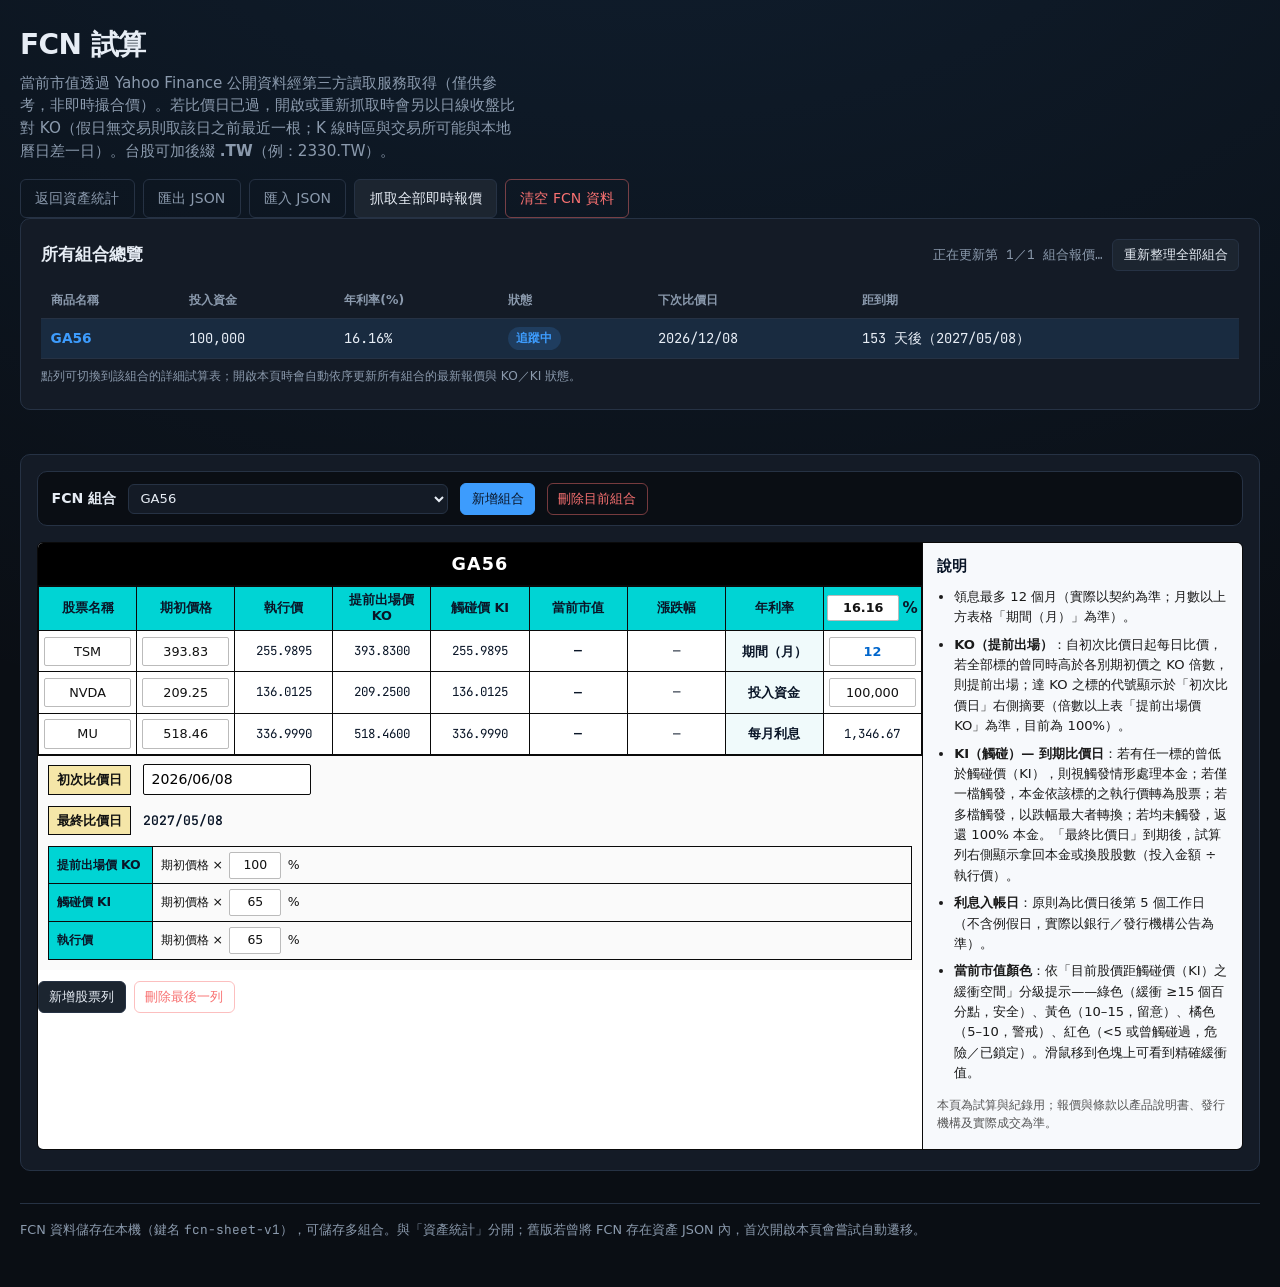
==== fcn.html @ d58049e2 "Initial commit: 資產統計試算工具 Static site for income/expense summary, fund/annuity, and FCN calculators. " ====
<!DOCTYPE html>
<html lang="zh-Hant">
<head>
  <meta charset="UTF-8" />
  <meta name="viewport" content="width=device-width, initial-scale=1.0" />
  <title>FCN 試算</title>
  <link rel="stylesheet" href="styles.css" />
  <link rel="preconnect" href="https://fonts.googleapis.com" />
  <link rel="preconnect" href="https://fonts.gstatic.com" crossorigin />
  <link href="https://fonts.googleapis.com/css2?family=IBM+Plex+Sans+TC:wght@400;500;600&family=JetBrains+Mono:wght@400;500&display=swap" rel="stylesheet" />
</head>
<body>
  <div class="app fcn-app-root">
    <header class="header">
      <div class="header-inner">
        <h1>FCN 試算</h1>
        <p class="subtitle">當前市值透過 Yahoo Finance 公開資料經第三方讀取服務取得（僅供參考，非即時撮合價）。若比價日已過，開啟或重新抓取時會另以日線收盤比對 KO（假日無交易則取該日之前最近一根；K 線時區與交易所可能與本地曆日差一日）。台股可加後綴 <strong>.TW</strong>（例：2330.TW）。</p>
        <div class="header-actions">
          <a class="btn btn-ghost" href="index.html">返回資產統計</a>
          <button type="button" class="btn btn-ghost" id="fcn-btn-export">匯出 JSON</button>
          <label class="btn btn-ghost file-label">
            匯入 JSON
            <input type="file" id="fcn-input-import" accept="application/json,.json" hidden />
          </label>
          <button type="button" class="btn btn-secondary" id="fcn-btn-fetch-all">抓取全部即時報價</button>
          <button type="button" class="btn btn-danger-outline" id="fcn-btn-reset">清空 FCN 資料</button>
        </div>
      </div>
    </header>

    <main class="main fcn-page" id="panel-fcn" data-thousands-root>
      <section class="fcn-overview panel" aria-labelledby="fcn-overview-heading">
        <div class="fcn-overview-head">
          <h2 id="fcn-overview-heading">所有組合總覽</h2>
          <div class="fcn-overview-actions">
            <span id="fcn-overview-status" class="fcn-overview-status mono" role="status" aria-live="polite"></span>
            <button type="button" class="btn btn-sm btn-secondary" id="fcn-overview-refresh">重新整理全部組合</button>
          </div>
        </div>
        <div class="fcn-overview-table-wrap">
          <table class="fcn-overview-table" aria-describedby="fcn-overview-heading">
            <thead>
              <tr>
                <th scope="col">商品名稱</th>
                <th scope="col">投入資金</th>
                <th scope="col">年利率(%)</th>
                <th scope="col">狀態</th>
                <th scope="col">下次比價日</th>
                <th scope="col">距到期</th>
              </tr>
            </thead>
            <tbody id="fcn-overview-rows"></tbody>
          </table>
        </div>
        <p class="fcn-overview-hint">點列可切換到該組合的詳細試算表；開啟本頁時會自動依序更新所有組合的最新報價與 KO／KI 狀態。</p>
      </section>

      <section class="fcn-wrap panel" aria-labelledby="fcn-heading">
        <h2 id="fcn-heading" class="visually-hidden">FCN 固定票息債券試算</h2>
        <div class="fcn-combo-bar" role="toolbar" aria-label="FCN 組合">
          <label class="fcn-combo-label" for="fcn-combo-select">FCN 組合</label>
          <select id="fcn-combo-select" class="input input-sm fcn-combo-select" aria-label="選擇 FCN 組合"></select>
          <button type="button" class="btn btn-sm btn-primary" id="fcn-add-combo">新增組合</button>
          <button type="button" class="btn btn-sm btn-danger-outline" id="fcn-del-combo">刪除目前組合</button>
        </div>
        <div class="fcn-layout">
          <div class="fcn-main-col">
            <div class="fcn-title-bar">
              <label class="visually-hidden" for="fcn-sheet-title">商品／試算表名稱</label>
              <input type="text" id="fcn-sheet-title" class="fcn-title-input" maxlength="32" autocomplete="off" placeholder="請命名" />
            </div>
            <div class="fcn-table-scroll">
              <table class="fcn-table" aria-describedby="fcn-heading">
                <thead>
                  <tr>
                    <th scope="col">股票名稱</th>
                    <th scope="col">期初價格</th>
                    <th scope="col">執行價</th>
                    <th scope="col">提前出場價 KO</th>
                    <th scope="col">觸碰價 KI</th>
                    <th scope="col">當前市值</th>
                    <th scope="col">漲跌幅</th>
                    <th scope="col" class="fcn-summary-label">年利率</th>
                    <th scope="col" class="fcn-summary-value fcn-annual-head">
                      <div class="fcn-rate-head-inner">
                        <label class="visually-hidden" for="fcn-annual-rate">年利率（數值，單位為百分比％）</label>
                        <span class="fcn-rate-wrap">
                          <input type="text" id="fcn-annual-rate" class="fcn-cell-input fcn-rate-input mono input-use-thousands" inputmode="decimal" autocomplete="off" />
                          <span class="fcn-rate-suffix" aria-hidden="true">%</span>
                        </span>
                      </div>
                    </th>
                  </tr>
                </thead>
                <tbody id="fcn-stock-rows"></tbody>
              </table>
            </div>
            <div class="fcn-meta-block">
              <div class="fcn-valuation-section">
                <div class="fcn-valuation-heading">
                  <label class="fcn-valuation-label" for="fcn-first-val-date">初次比價日</label>
                  <div id="fcn-valuation-grid" class="fcn-valuation-single" role="group" aria-label="初次比價日"></div>
                  <span id="fcn-ko-after-valuation" class="fcn-ko-after-valuation mono" role="status" aria-live="polite"></span>
                </div>
              </div>
              <div class="fcn-valuation-section fcn-final-valuation-section">
                <div class="fcn-valuation-heading">
                  <span class="fcn-valuation-label">最終比價日</span>
                  <span id="fcn-final-val-date" class="fcn-final-val-date mono">—</span>
                  <span id="fcn-final-val-outcome" class="fcn-final-val-outcome mono" role="status" aria-live="polite"></span>
                </div>
              </div>
              <table class="fcn-formula-table" aria-label="價格倍數（可自訂）">
                <tbody>
                  <tr>
                    <th scope="row">提前出場價 KO</th>
                    <td class="fcn-formula-editable">
                      期初價格 ×
                      <input type="text" id="fcn-pct-ko" class="fcn-pct-input mono input-use-thousands" inputmode="decimal" maxlength="8" autocomplete="off" aria-label="提前出場價倍數百分比" />
                      %
                    </td>
                  </tr>
                  <tr>
                    <th scope="row">觸碰價 KI</th>
                    <td class="fcn-formula-editable">
                      期初價格 ×
                      <input type="text" id="fcn-pct-ki" class="fcn-pct-input mono input-use-thousands" inputmode="decimal" maxlength="8" autocomplete="off" aria-label="觸碰價倍數百分比" />
                      %
                    </td>
                  </tr>
                  <tr>
                    <th scope="row">執行價</th>
                    <td class="fcn-formula-editable">
                      期初價格 ×
                      <input type="text" id="fcn-pct-strike" class="fcn-pct-input mono input-use-thousands" inputmode="decimal" maxlength="8" autocomplete="off" aria-label="執行價倍數百分比" />
                      %
                    </td>
                  </tr>
                </tbody>
              </table>
            </div>
            <p class="fcn-toolbar">
              <button type="button" class="btn btn-sm btn-secondary" id="fcn-add-stock">新增股票列</button>
              <button type="button" class="btn btn-sm btn-danger-outline" id="fcn-remove-last-stock">刪除最後一列</button>
            </p>
          </div>
          <aside class="fcn-desc" aria-label="條款說明">
            <h3 class="fcn-desc-title">說明</h3>
            <ul class="fcn-desc-list">
              <li>領息最多 <span id="fcn-desc-period">12</span> 個月（實際以契約為準；月數以上方表格「期間（月）」為準）。</li>
              <li><strong>KO（提前出場）</strong>：自初次比價日起每日比價，若全部標的曾同時高於各別期初價之 KO 倍數，則提前出場；達 KO 之標的代號顯示於「初次比價日」右側摘要（倍數以上表「提前出場價 KO」為準，目前為 <span id="fcn-desc-ko-pct">100</span>%）。</li>
              <li><strong>KI（觸碰）— 到期比價日</strong>：若有任一標的曾低於觸碰價（KI），則視觸發情形處理本金；若僅一檔觸發，本金依該標的之執行價轉為股票；若多檔觸發，以跌幅最大者轉換；若均未觸發，返還 100% 本金。「最終比價日」到期後，試算列右側顯示拿回本金或換股股數（投入金額 ÷ 執行價）。</li>
              <li><strong>利息入帳日</strong>：原則為比價日後第 5 個工作日（不含例假日，實際以銀行／發行機構公告為準）。</li>
              <li><strong>當前市值顏色</strong>：依「目前股價距觸碰價（KI）之緩衝空間」分級提示——綠色（緩衝 ≥15 個百分點，安全）、黃色（10–15，留意）、橘色（5–10，警戒）、紅色（&lt;5 或曾觸碰過，危險／已鎖定）。滑鼠移到色塊上可看到精確緩衝值。</li>
            </ul>
            <p class="fcn-desc-note">本頁為試算與紀錄用；報價與條款以產品說明書、發行機構及實際成交為準。</p>
          </aside>
        </div>
      </section>
    </main>

    <footer class="footer">
      <span>FCN 資料儲存在本機（鍵名 <span class="mono">fcn-sheet-v1</span>），可儲存多組合。與「資產統計」分開；舊版若曾將 FCN 存在資產 JSON 內，首次開啟本頁會嘗試自動遷移。</span>
    </footer>
  </div>

  <script src="common.js"></script>
  <script src="fcn-app.js"></script>
</body>
</html>
---- styles.css ----
:root {
  --bg: #0a0e14;
  --surface: #141b26;
  --surface-hover: #1c2530;
  --border: #263244;
  --text: #e7edf5;
  --text-muted: #8b9aad;
  --accent: #3d9cfd;
  --accent-dim: #2563a8;
  --success: #34d399;
  --danger: #f87171;
  --radius: 10px;
  --font-sans: "IBM Plex Sans TC", system-ui, sans-serif;
  --font-mono: "JetBrains Mono", ui-monospace, monospace;
}

*,
*::before,
*::after {
  box-sizing: border-box;
}

body {
  margin: 0;
  min-height: 100vh;
  font-family: var(--font-sans);
  font-size: 15px;
  line-height: 1.5;
  color: var(--text);
  background:
    radial-gradient(ellipse 120% 80% at 50% -20%, rgba(61, 156, 253, 0.12), transparent),
    var(--bg);
}

.app {
  max-width: 1280px;
  margin: 0 auto;
  padding: 1.5rem 1.25rem 3rem;
}

.header-inner h1 {
  margin: 0 0 0.35rem;
  font-size: 1.75rem;
  font-weight: 600;
  letter-spacing: -0.02em;
}

.subtitle {
  margin: 0 0 1rem;
  color: var(--text-muted);
  font-size: 0.95rem;
  max-width: 52ch;
}

.subtitle-guide {
  max-width: 56rem;
}

.subtitle-guide p {
  margin: 0 0 0.35rem;
  line-height: 1.55;
}

.subtitle-guide .subtitle-heading {
  margin-top: 0.65rem;
  margin-bottom: 0.4rem;
  font-weight: 600;
  color: var(--text);
}

.subtitle-guide .subtitle-heading:first-child {
  margin-top: 0;
}

.header-actions {
  display: flex;
  flex-wrap: wrap;
  gap: 0.5rem;
  align-items: center;
}

.main {
  display: flex;
  flex-direction: column;
  gap: 1.5rem;
}

.panel {
  background: var(--surface);
  border: 1px solid var(--border);
  border-radius: var(--radius);
  padding: 1.25rem 1.25rem 1.5rem;
}

.panel-head {
  display: flex;
  flex-wrap: wrap;
  align-items: center;
  justify-content: space-between;
  gap: 0.75rem;
  margin-bottom: 1rem;
}

.panel h2 {
  margin: 0;
  font-size: 1.15rem;
  font-weight: 600;
}

.summary-panel h2 {
  margin-bottom: 0.75rem;
}

.summary-fx-bar {
  display: flex;
  flex-direction: column;
  gap: 0.55rem;
  margin-bottom: 1rem;
  padding: 0.65rem 0.85rem;
  background: var(--bg);
  border: 1px solid var(--border);
  border-radius: 8px;
  font-size: 0.88rem;
  color: var(--text-muted);
}

.summary-fx-input-row {
  display: flex;
  flex-wrap: wrap;
  align-items: center;
  gap: 0.35rem 0.5rem;
}

.summary-fx-actions {
  display: flex;
  flex-wrap: wrap;
  align-items: center;
  gap: 0.5rem 0.75rem;
}

.fx-fetch-status {
  font-size: 0.8rem;
  color: var(--text);
  flex: 1;
  min-width: 12ch;
}

.fx-fetch-disclaimer {
  margin: 0;
  font-size: 0.78rem;
  line-height: 1.45;
  color: var(--text-muted);
  max-width: 85ch;
}

.fx-fetch-disclaimer a {
  color: var(--accent);
}

.fx-label {
  margin: 0;
  white-space: nowrap;
}

.fx-input {
  width: 6.5rem;
  max-width: 100%;
}

.fx-suffix {
  flex: 1;
  min-width: 12ch;
  line-height: 1.35;
}

.summary-rows .row-available .value-col {
  display: flex;
  flex-direction: column;
  align-items: flex-end;
  gap: 0.2rem;
  text-align: right;
}

.summary-rows .available-fx {
  font-size: 0.82rem;
  font-weight: 500;
  color: var(--text-muted);
}

.summary-rows .available-fx.muted {
  font-weight: 400;
  opacity: 0.85;
}

.summary-grid {
  display: grid;
  grid-template-columns: repeat(auto-fill, minmax(240px, 1fr));
  gap: 0.75rem;
}

.summary-card {
  background: var(--bg);
  border: 1px solid var(--border);
  border-radius: 8px;
  padding: 0.85rem 1rem;
}

.summary-card-combined {
  background: #06080c;
  border-color: #243044;
  box-shadow: inset 0 0 0 1px rgba(0, 0, 0, 0.35);
}

.summary-card-combined .combined-title {
  margin: 0 0 0.55rem;
  font-size: 0.95rem;
  font-weight: 600;
  color: var(--text);
  text-transform: none;
  letter-spacing: 0;
}

.summary-rows-stack .row-combined {
  display: flex;
  justify-content: space-between;
  align-items: baseline;
  gap: 0.75rem;
  font-size: 0.9rem;
}

.summary-rows-stack .row-combined .label {
  color: var(--text-muted);
  flex-shrink: 0;
}

.summary-rows-stack .row-combined-total {
  margin-top: 0.35rem;
  padding-top: 0.5rem;
  border-top: 1px solid var(--border);
}

.summary-rows-stack .row-combined-total .muted {
  font-size: 0.82rem;
}

.summary-card h3 {
  margin: 0 0 0.5rem;
  font-size: 0.8rem;
  font-weight: 500;
  color: var(--text-muted);
  text-transform: uppercase;
  letter-spacing: 0.04em;
}

.summary-rows {
  display: flex;
  flex-direction: column;
  gap: 0.35rem;
  font-size: 0.9rem;
}

.summary-rows .row {
  display: flex;
  justify-content: space-between;
  gap: 0.5rem;
}

.summary-rows .label {
  color: var(--text-muted);
}

.summary-rows .net.positive {
  color: var(--success);
}

.summary-rows .net.negative {
  color: var(--danger);
}

.mono {
  font-family: var(--font-mono);
  font-variant-numeric: tabular-nums;
}

.computed {
  display: inline-block;
  min-width: 4.5rem;
  padding: 0.35rem 0.25rem;
  font-size: 0.82rem;
  color: var(--accent);
}

input.input.field-expense-display {
  color: var(--accent);
}

.input:disabled {
  opacity: 0.45;
  cursor: not-allowed;
}

.category-card {
  margin-top: 1rem;
  padding: 1rem;
  background: var(--bg);
  border: 1px solid var(--border);
  border-radius: 8px;
}

.category-card:first-of-type {
  margin-top: 0;
}

.category-toolbar {
  display: flex;
  flex-wrap: wrap;
  align-items: center;
  gap: 0.75rem;
  margin-bottom: 0.75rem;
}

.category-name {
  flex: 1;
  min-width: 180px;
  max-width: 420px;
}

.toolbar-actions {
  display: flex;
  flex-wrap: wrap;
  gap: 0.5rem;
}

.table-wrap {
  overflow-x: auto;
  margin: 0 -0.25rem;
  padding: 0 0.25rem;
}

.data-table {
  width: 100%;
  border-collapse: collapse;
  font-size: 0.82rem;
}

/* 資產統計（收入）欄寬：讓特定欄位更緊湊、備註更寬 */
.income-table {
  table-layout: fixed;
}

.data-table th,
.data-table td {
  padding: 0.4rem 0.35rem;
  text-align: left;
  vertical-align: middle;
  border-bottom: 1px solid var(--border);
}

.data-table th {
  color: var(--text-muted);
  font-weight: 500;
  white-space: nowrap;
}

.data-table tbody tr:hover {
  background: rgba(61, 156, 253, 0.06);
}

/** 年報酬率數值頂多約四位整數＋小數，欄寬不必與投入資金等欄相同 */
/** 幣別：下拉需完整顯示「台幣／美元」與原生箭頭，勿被過窄均分裁切 */
.data-table th.col-currency,
.data-table td.col-currency {
  width: 5.75rem;
  min-width: 5.75rem;
  max-width: 5.75rem;
  box-sizing: border-box;
}

.data-table td.col-currency .field-currency {
  width: 100%;
  min-width: 0;
}

.income-table th.col-income-rate,
.income-table td.col-income-rate {
  width: calc(5.1rem + 1ch);
  max-width: calc(5.1rem + 1ch);
  box-sizing: border-box;
}

.income-table th.col-income-rate {
  white-space: normal;
  line-height: 1.25;
}

.income-table td.col-income-rate .field-rate {
  width: 100%;
  min-width: 0;
}

/* 投入資金（第 4 欄）：加寬約 1 個中文字 */
.income-table th:nth-child(4),
.income-table td:nth-child(4) {
  width: calc(8.6rem + 1ch);
  max-width: calc(8.6rem + 1ch);
}

/* 每單位分配金額（第 8 欄）稍微縮短 */
.income-table th:nth-child(8),
.income-table td:nth-child(8) {
  width: 6.2rem;
  max-width: 6.2rem;
}

/* 備註（第 11 欄）加寬：盡量容納約 16 個中文字 */
.income-table th:nth-child(11),
.income-table td:nth-child(11) {
  width: 18ch;
  max-width: 28ch;
}

.income-table td:nth-child(11) .field-notes {
  width: 100%;
  min-width: 16ch;
}

.th-drag-col {
  width: 2rem;
  padding-left: 0.25rem;
  padding-right: 0.25rem;
  color: var(--text-muted);
  font-weight: 400;
  font-size: 0.7rem;
  text-align: center;
}

.th-drag-col::before {
  content: "⋮⋮";
  letter-spacing: -0.08em;
  opacity: 0.45;
}

.cell-drag-handle {
  width: 2rem;
  padding: 0.35rem 0.25rem !important;
  text-align: center;
  vertical-align: middle;
  cursor: grab;
  user-select: none;
  color: var(--text-muted);
}

.cell-drag-handle:active {
  cursor: grabbing;
}

.drag-grip {
  font-size: 1rem;
  line-height: 1;
  opacity: 0.55;
}

tr.income-row.is-dragging,
tr.expense-row.is-dragging {
  opacity: 0.75;
}

tr.income-row.is-dragging td,
tr.expense-row.is-dragging td {
  background: rgba(61, 156, 253, 0.08);
}

body.is-reordering-rows {
  cursor: grabbing;
  user-select: none;
}

.cell-actions {
  width: 2.5rem;
  text-align: center;
}

.cell-actions-income {
  width: auto;
  min-width: 4rem;
  display: flex;
  align-items: center;
  justify-content: center;
  gap: 0.15rem;
}

.input {
  width: 100%;
  max-width: 100%;
  padding: 0.45rem 0.55rem;
  font: inherit;
  color: var(--text);
  background: var(--surface);
  border: 1px solid var(--border);
  border-radius: 6px;
}

.input:focus {
  outline: none;
  border-color: var(--accent);
  box-shadow: 0 0 0 2px rgba(61, 156, 253, 0.25);
}

.input-sm {
  padding: 0.35rem 0.45rem;
  font-size: 0.82rem;
}

/** .input 的 font: inherit 會蓋掉先前的 .mono；與 span.computed.mono 一致改用等寬數字 */
.input.mono {
  font-family: var(--font-mono);
  font-variant-numeric: tabular-nums;
}

.btn {
  display: inline-flex;
  align-items: center;
  justify-content: center;
  gap: 0.35rem;
  padding: 0.5rem 0.9rem;
  font: inherit;
  font-size: 0.875rem;
  font-weight: 500;
  border-radius: 6px;
  border: 1px solid transparent;
  cursor: pointer;
  transition: background 0.15s, border-color 0.15s, color 0.15s;
}

.btn-primary {
  background: var(--accent);
  color: #0a1628;
  border-color: var(--accent);
}

.btn-primary:hover {
  filter: brightness(1.08);
}

.btn-secondary {
  background: var(--surface-hover);
  color: var(--text);
  border-color: var(--border);
}

.btn-secondary:hover {
  border-color: var(--accent-dim);
}

.btn-ghost {
  background: transparent;
  color: var(--text-muted);
  border-color: var(--border);
}

.btn-ghost:hover {
  color: var(--text);
  border-color: var(--text-muted);
}

.btn-danger-outline {
  background: transparent;
  color: var(--danger);
  border-color: rgba(248, 113, 113, 0.45);
}

.btn-danger-outline:hover {
  background: rgba(248, 113, 113, 0.12);
}

.btn-sm {
  padding: 0.35rem 0.65rem;
  font-size: 0.8rem;
}

.btn-icon {
  width: 2rem;
  height: 2rem;
  padding: 0;
  font-size: 1.25rem;
  line-height: 1;
  background: transparent;
  color: var(--text-muted);
  border-color: transparent;
}

.btn-icon:hover {
  color: var(--danger);
  background: rgba(248, 113, 113, 0.1);
}

/** 覆寫上方 .btn display，否則 HTML hidden 屬性不會把按鈕藏起來 */
button.btn-fetch-moneydj[hidden] {
  display: none !important;
}

.file-label {
  cursor: pointer;
}

.footer {
  margin-top: 2rem;
  padding-top: 1rem;
  border-top: 1px solid var(--border);
  font-size: 0.8rem;
  color: var(--text-muted);
  display: flex;
  flex-direction: column;
  gap: 0.5rem;
}

.footer-note {
  max-width: 72ch;
  line-height: 1.45;
}

.empty-hint {
  color: var(--text-muted);
  font-size: 0.9rem;
  padding: 0.5rem 0;
}

@media (max-width: 900px) {
  .income-table .field-notes {
    min-width: 100px;
  }
}

.visually-hidden {
  position: absolute;
  width: 1px;
  height: 1px;
  padding: 0;
  margin: -1px;
  overflow: hidden;
  clip: rect(0, 0, 0, 0);
  white-space: nowrap;
  border: 0;
}

/* ----- FCN sheet (spreadsheet-like) ----- */
:root {
  --fcn-cyan: #00d4d4;
  --fcn-cyan-text: #0a1628;
  --fcn-grid: #0a0a0a;
  --fcn-title-bg: #000;
  --fcn-valuation-bg: #f5e6a8;
}

.fcn-page {
  margin-bottom: 1.5rem;
}

.fcn-wrap.panel {
  padding: 1rem 1rem 1.25rem;
  overflow: hidden;
}

.fcn-layout {
  display: grid;
  grid-template-columns: minmax(0, 1fr) minmax(220px, 320px);
  gap: 0;
  align-items: stretch;
  border: 1px solid var(--fcn-grid);
  border-radius: 6px;
  overflow: hidden;
}

@media (max-width: 960px) {
  .fcn-layout {
    grid-template-columns: 1fr;
  }

  .fcn-desc {
    border-left: none;
    border-top: 1px solid var(--fcn-grid);
    max-height: none;
  }
}

.fcn-main-col {
  min-width: 0;
  background: #fff;
  color: #111;
}

.fcn-title-bar {
  display: flex;
  align-items: center;
  justify-content: center;
  min-height: 2.5rem;
  padding: 0.35rem 0.75rem;
  background: var(--fcn-title-bg);
  border-bottom: 1px solid var(--fcn-grid);
}

.fcn-title-input {
  width: 100%;
  max-width: 12rem;
  text-align: center;
  font: inherit;
  font-size: 1.1rem;
  font-weight: 700;
  letter-spacing: 0.06em;
  color: #fff;
  background: transparent;
  border: 1px solid transparent;
  border-radius: 4px;
}

.fcn-title-input:focus {
  outline: none;
  border-color: rgba(255, 255, 255, 0.45);
}

.fcn-title-input::placeholder {
  color: rgba(255, 255, 255, 0.45);
}

.fcn-table-scroll {
  overflow-x: auto;
  max-width: 100%;
}

.fcn-table {
  width: 100%;
  border-collapse: collapse;
  font-size: 0.8rem;
  table-layout: fixed;
}

.fcn-table th,
.fcn-table td {
  border: 1px solid var(--fcn-grid);
  padding: 0.35rem 0.3rem;
  text-align: center;
  vertical-align: middle;
  word-break: break-word;
}

.fcn-table thead th {
  background: var(--fcn-cyan);
  color: var(--fcn-cyan-text);
  font-weight: 700;
  white-space: normal;
  line-height: 1.25;
}

.fcn-table tbody th.fcn-side-label {
  background: #f0fafb;
  font-weight: 600;
  color: #0a1628;
}

.fcn-summary-only-spacer {
  padding: 0;
  border: none;
  background: transparent;
}

.fcn-cell-input {
  width: 100%;
  min-width: 0;
  box-sizing: border-box;
  margin: 0;
  padding: 0.25rem 0.2rem;
  font: inherit;
  font-size: inherit;
  text-align: center;
  color: #111;
  background: #fff;
  border: 1px solid #bbb;
  border-radius: 2px;
}

.fcn-cell-input:focus {
  outline: 2px solid #0a7a7a;
  outline-offset: 0;
  border-color: #0a7a7a;
}

.fcn-rate-input {
  font-weight: 600;
}

.fcn-computed {
  display: block;
  font-family: var(--font-mono);
  font-variant-numeric: tabular-nums;
  font-size: 0.78rem;
  padding: 0.2rem;
  color: #0a1628;
}

.fcn-pct-pos {
  color: #0a6b2e;
}

.fcn-pct-neg {
  color: #a30f0f;
}

.fcn-period-blue {
  color: #0066cc !important;
  font-weight: 700;
}

.fcn-meta-block {
  border-top: 1px solid var(--fcn-grid);
  padding: 0.5rem 0.65rem 0.65rem;
  background: #fafafa;
}

.fcn-valuation-row {
  display: flex;
  flex-wrap: wrap;
  align-items: center;
  gap: 0.5rem;
  margin-bottom: 0.5rem;
}

.fcn-valuation-label {
  display: inline-flex;
  align-items: center;
  justify-content: center;
  min-width: 4.5rem;
  padding: 0.25rem 0.5rem;
  font-weight: 700;
  font-size: 0.82rem;
  background: var(--fcn-valuation-bg);
  border: 1px solid var(--fcn-grid);
}

.fcn-date-input {
  font: inherit;
  font-size: 0.88rem;
  padding: 0.25rem 0.45rem;
  border: 1px solid var(--fcn-grid);
  border-radius: 2px;
}

.fcn-formula-table {
  width: 100%;
  border-collapse: collapse;
  font-size: 0.78rem;
}

.fcn-formula-table th,
.fcn-formula-table td {
  border: 1px solid var(--fcn-grid);
  padding: 0.3rem 0.45rem;
  text-align: left;
}

.fcn-formula-table th {
  width: 6.5rem;
  background: var(--fcn-cyan);
  color: var(--fcn-cyan-text);
  font-weight: 700;
}

.fcn-toolbar {
  margin: 0.65rem 0 0;
  display: flex;
  flex-wrap: wrap;
  gap: 0.5rem;
}

.fcn-desc {
  margin: 0;
  padding: 0.75rem 0.85rem 1rem;
  background: #f7f9fc;
  border-left: 1px solid var(--fcn-grid);
  font-size: 0.82rem;
  line-height: 1.55;
  color: #1a1a1a;
  overflow-y: auto;
  max-height: 100%;
}

.fcn-desc-title {
  margin: 0 0 0.5rem;
  font-size: 0.95rem;
  font-weight: 700;
  color: #0a1628;
}

.fcn-desc-list {
  margin: 0;
  padding-left: 1.1rem;
}

.fcn-desc-list li {
  margin-bottom: 0.45rem;
}

.fcn-desc-note {
  margin: 0.75rem 0 0;
  font-size: 0.76rem;
  color: #555;
}

.fcn-page .btn {
  /* keep buttons readable on light FCN area */
  border-radius: 6px;
}

.header-actions a.btn {
  text-decoration: none;
}

.fcn-annual-head {
  vertical-align: middle;
}

.fcn-rate-head-inner {
  display: flex;
  align-items: center;
  justify-content: center;
  min-height: 2rem;
}

.fcn-rate-wrap {
  display: inline-flex;
  align-items: center;
  gap: 0.2rem;
}

.fcn-rate-wrap .fcn-rate-input {
  width: 4.5rem;
  min-width: 0;
}

.fcn-rate-suffix {
  font-weight: 800;
  color: var(--fcn-cyan-text);
  font-size: 0.95rem;
}

.fcn-formula-editable {
  font-size: 0.78rem;
}

.fcn-pct-input {
  width: 3.25rem;
  min-width: 0;
  margin: 0 0.15rem;
  padding: 0.2rem 0.25rem;
  font: inherit;
  font-size: inherit;
  text-align: center;
  color: #111;
  background: #fff;
  border: 1px solid #bbb;
  border-radius: 2px;
}

.fcn-pct-input:focus {
  outline: 2px solid #0a7a7a;
  outline-offset: 0;
}

.fcn-quote-cell {
  text-align: center;
  vertical-align: middle;
  padding: 0.35rem 0.25rem !important;
}

.fcn-current-price {
  font-size: 0.82rem;
  font-weight: 600;
  color: #0a1628;
}

.fcn-combo-bar {
  display: flex;
  flex-wrap: wrap;
  align-items: center;
  gap: 0.5rem 0.75rem;
  margin-bottom: 1rem;
  padding: 0.65rem 0.85rem;
  background: var(--bg);
  border: 1px solid var(--border);
  border-radius: var(--radius);
}

.fcn-combo-bar .fcn-combo-label {
  font-weight: 600;
  font-size: 0.88rem;
  color: var(--text);
}

.fcn-combo-select {
  min-width: 10rem;
  max-width: 20rem;
}

.fcn-valuation-section {
  margin-bottom: 0.65rem;
}

.fcn-valuation-heading {
  display: flex;
  flex-wrap: wrap;
  align-items: center;
  gap: 0.5rem 0.75rem;
  margin-bottom: 0.45rem;
}

.fcn-valuation-heading .fcn-valuation-label {
  flex-shrink: 0;
  margin: 0;
}

.fcn-valuation-single {
  flex: 0 1 auto;
  min-width: 0;
}

.fcn-valuation-single .fcn-date-input {
  width: 10.5rem;
  max-width: 100%;
  font-size: 0.88rem;
  padding: 0.25rem 0.45rem;
}

.fcn-ko-after-valuation {
  flex: 1 1 auto;
  min-width: 0;
  font-size: 0.82rem;
  font-weight: 600;
  line-height: 1.35;
  color: #0a5c2e;
  text-align: right;
}

.fcn-final-val-date {
  font-size: 0.82rem;
  font-weight: 600;
  color: #0a1628;
}

.fcn-final-val-outcome {
  flex: 1 1 auto;
  min-width: 0;
  font-size: 0.82rem;
  font-weight: 600;
  line-height: 1.35;
  color: #0a5c2e;
  text-align: right;
}

.fcn-final-val-outcome:empty {
  display: none;
}

.fcn-final-valuation-section {
  margin-top: 0.35rem;
}

.fcn-valuation-grid {
  display: grid;
  grid-template-columns: repeat(4, minmax(0, 1fr));
  gap: 0.4rem 0.45rem;
  max-width: 100%;
}

@media (max-width: 720px) {
  .fcn-valuation-grid {
    grid-template-columns: repeat(2, minmax(0, 1fr));
  }
}

.fcn-val-cell {
  display: flex;
  flex-direction: column;
  align-items: stretch;
  gap: 0.15rem;
  min-width: 0;
}

.fcn-val-idx {
  font-size: 0.68rem;
  font-weight: 700;
  color: #444;
  text-align: center;
}

.fcn-val-cell .fcn-date-input {
  width: 100%;
  min-width: 0;
  box-sizing: border-box;
  font-size: 0.78rem;
  padding: 0.2rem 0.15rem;
}

/* ----- KI 緩衝距離顏色分級（當前市值格） ----- */
.fcn-quote-cell.fcn-ki-buffer-safe {
  background: #e1f6ea;
}

.fcn-quote-cell.fcn-ki-buffer-caution {
  background: #fdf3c8;
}

.fcn-quote-cell.fcn-ki-buffer-warning {
  background: #fbe0bd;
}

.fcn-quote-cell.fcn-ki-buffer-danger {
  background: #fbdada;
}

.fcn-quote-cell.fcn-ki-buffer-danger .fcn-current-price {
  color: #a30f0f;
  font-weight: 700;
}

/* ----- 所有組合總覽 ----- */
.fcn-overview {
  margin-bottom: 1.25rem;
}

.fcn-overview-head {
  display: flex;
  flex-wrap: wrap;
  align-items: center;
  justify-content: space-between;
  gap: 0.5rem 0.75rem;
  margin-bottom: 0.75rem;
}

.fcn-overview-head h2 {
  margin: 0;
  font-size: 1.05rem;
}

.fcn-overview-actions {
  display: flex;
  align-items: center;
  gap: 0.6rem;
}

.fcn-overview-status {
  font-size: 0.8rem;
  color: var(--text-muted);
  min-height: 1.1em;
}

.fcn-overview-table-wrap {
  overflow-x: auto;
}

.fcn-overview-table {
  width: 100%;
  border-collapse: collapse;
  font-size: 0.86rem;
}

.fcn-overview-table th,
.fcn-overview-table td {
  padding: 0.5rem 0.6rem;
  border-bottom: 1px solid var(--border);
  text-align: left;
  white-space: nowrap;
}

.fcn-overview-table th {
  color: var(--text-muted);
  font-weight: 600;
  font-size: 0.78rem;
}

.fcn-overview-row {
  cursor: pointer;
}

.fcn-overview-row:hover {
  background: var(--surface-hover);
}

.fcn-overview-row.is-active {
  background: rgba(61, 156, 253, 0.12);
}

.fcn-overview-row.is-active .fcn-overview-title {
  color: var(--accent);
  font-weight: 700;
}

.fcn-status-badge {
  display: inline-block;
  padding: 0.15rem 0.55rem;
  border-radius: 999px;
  font-size: 0.76rem;
  font-weight: 600;
  white-space: nowrap;
}

.fcn-status-pending {
  background: rgba(139, 154, 173, 0.18);
  color: var(--text-muted);
}

.fcn-status-tracking {
  background: rgba(61, 156, 253, 0.16);
  color: var(--accent);
}

.fcn-status-warning {
  background: rgba(251, 191, 36, 0.18);
  color: #f5b83d;
}

.fcn-status-ko,
.fcn-status-matured {
  background: rgba(52, 211, 153, 0.18);
  color: var(--success);
}

.fcn-status-ki {
  background: rgba(248, 113, 113, 0.18);
  color: var(--danger);
}

.fcn-overview-hint {
  margin: 0.5rem 0 0;
  font-size: 0.76rem;
  color: var(--text-muted);
}

@media (max-width: 720px) {
  .fcn-overview-table th,
  .fcn-overview-table td {
    white-space: normal;
  }
}
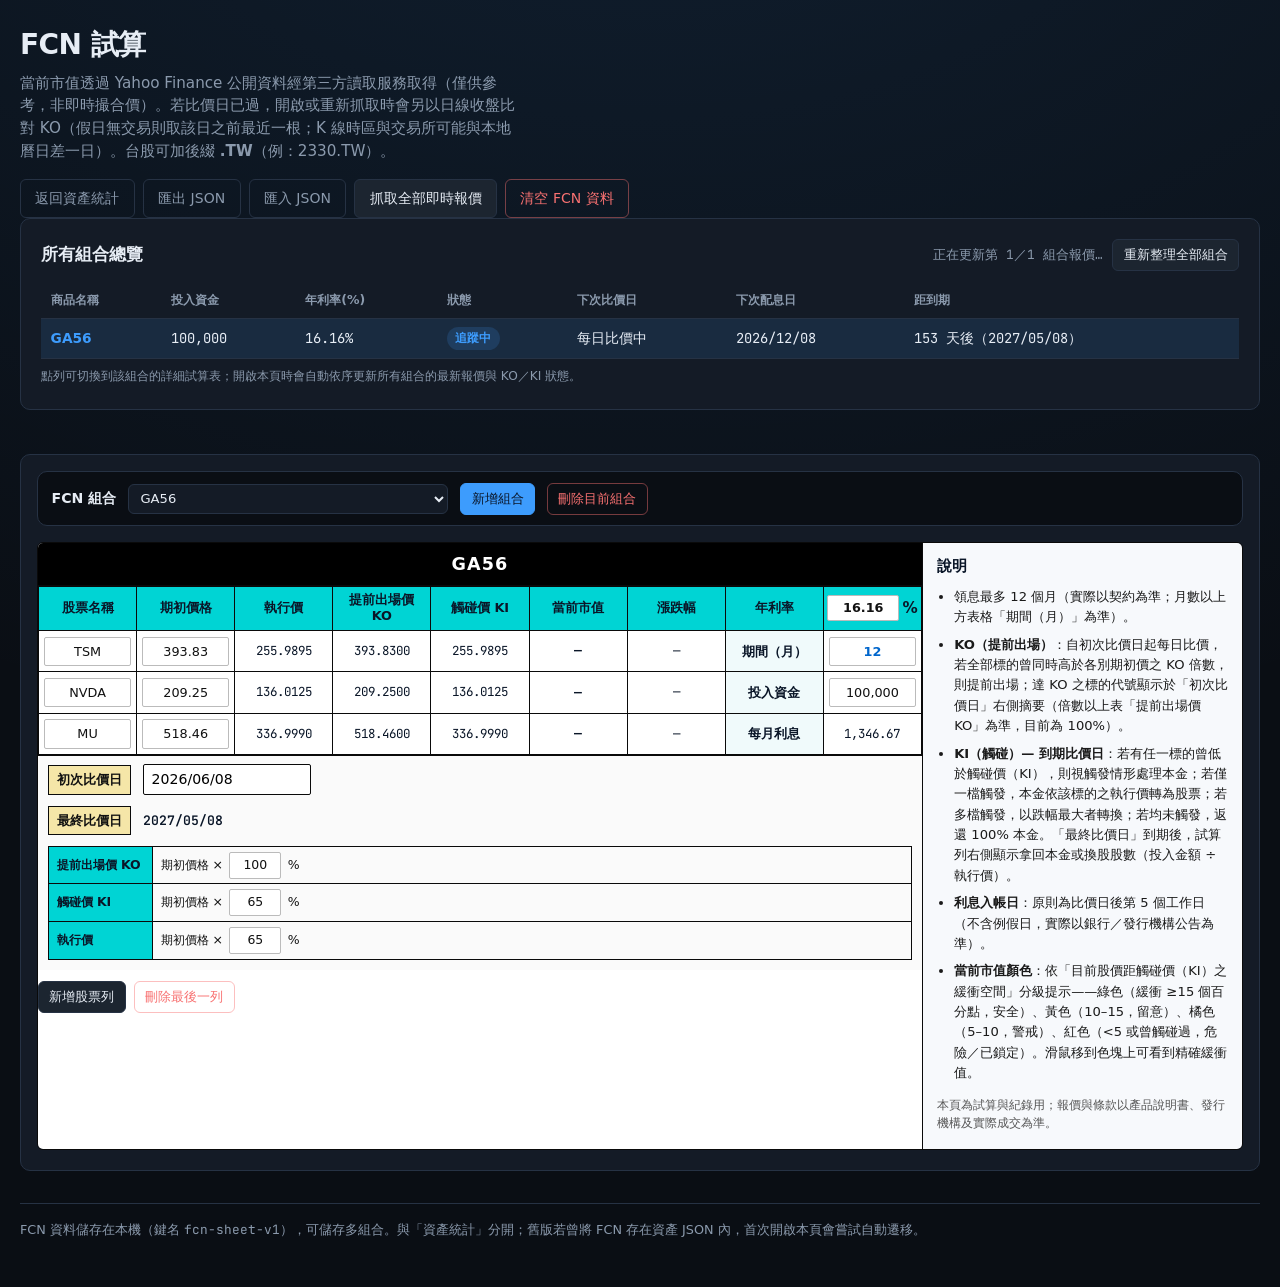
==== commit e140d9d7: "總覽表拆分「下次比價日」與「下次配息日」欄位 KO 本為每日比價，原本「下次比價日」誤顯示每月排定的配息週期點， 容易讓人誤以為只在該天才檢查 KO。改為：已開始追蹤時顯示「每日比價 中」；未開始則顯" ====
--- a/fcn.html
+++ b/fcn.html
@@ -46,6 +46,7 @@
                 <th scope="col">年利率(%)</th>
                 <th scope="col">狀態</th>
                 <th scope="col">下次比價日</th>
+                <th scope="col">下次配息日</th>
                 <th scope="col">距到期</th>
               </tr>
             </thead>
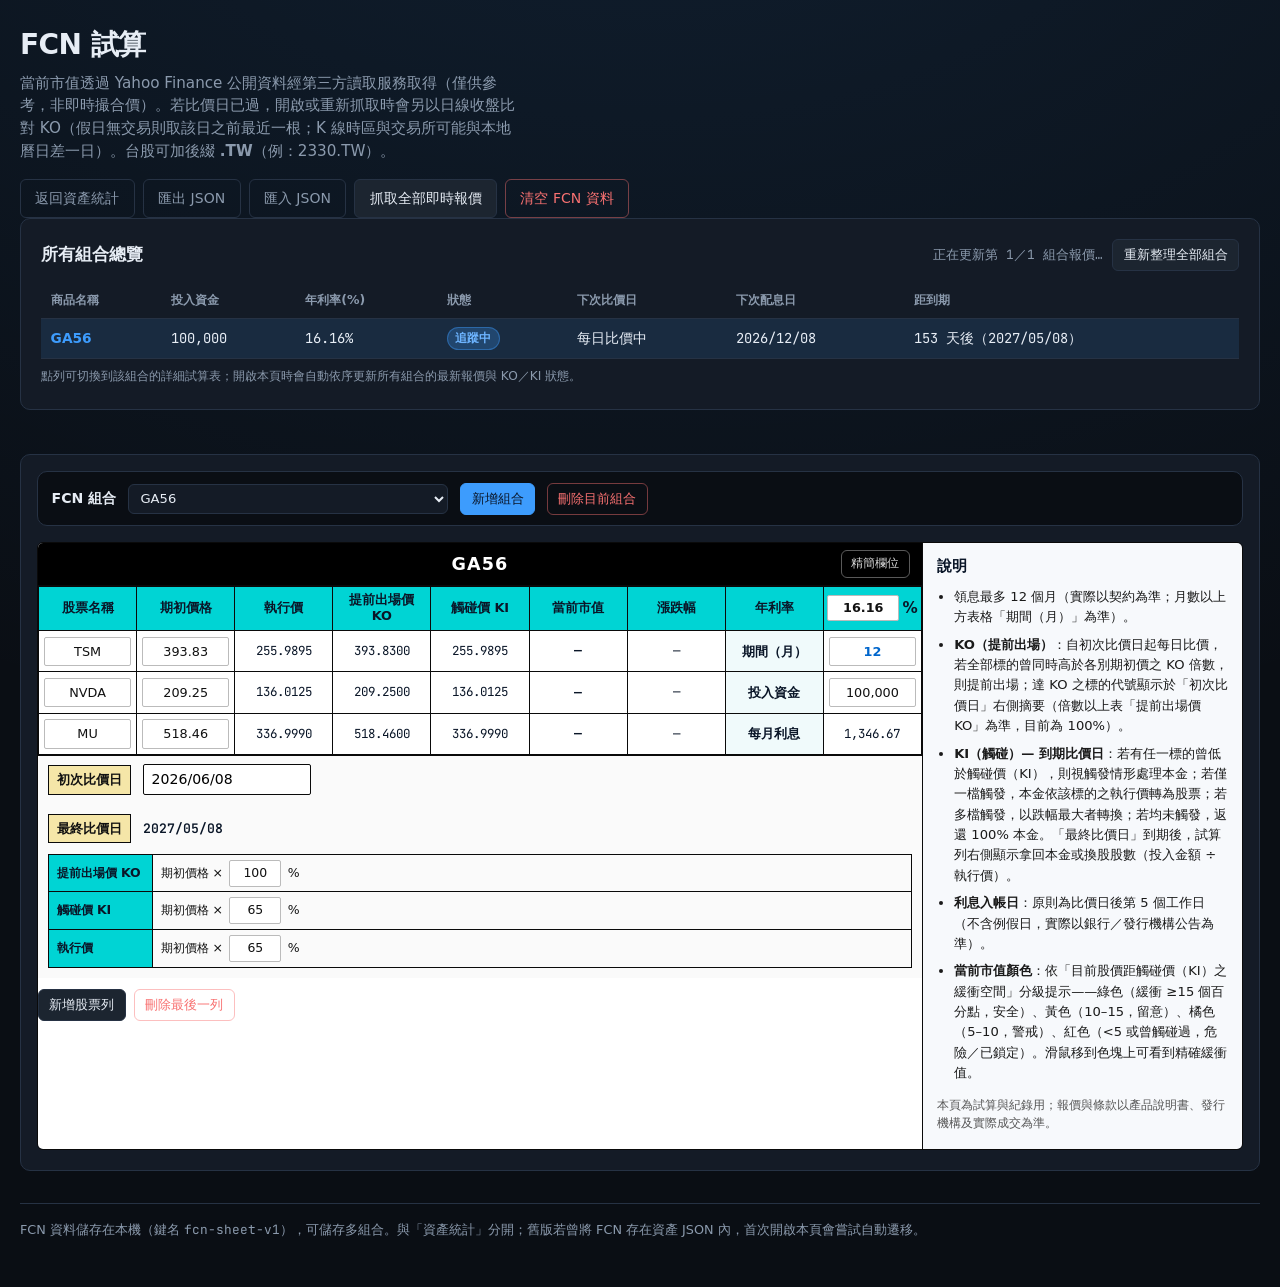
==== commit d35d42db: "新增總覽更新時間、KI緩衝警示、匯出提醒、匯率快取顯示與手機精簡欄位模式 - FCN 總覽表顯示最後更新時間，並依 KI 緩衝百分點加上風險徽章與列提示 - 狀態徽章顏色對比加強；離開頁面若逾期未匯出" ====
--- a/fcn.html
+++ b/fcn.html
@@ -33,6 +33,7 @@
         <div class="fcn-overview-head">
           <h2 id="fcn-overview-heading">所有組合總覽</h2>
           <div class="fcn-overview-actions">
+            <span id="fcn-overview-updated" class="fcn-overview-updated mono"></span>
             <span id="fcn-overview-status" class="fcn-overview-status mono" role="status" aria-live="polite"></span>
             <button type="button" class="btn btn-sm btn-secondary" id="fcn-overview-refresh">重新整理全部組合</button>
           </div>
@@ -69,8 +70,9 @@
             <div class="fcn-title-bar">
               <label class="visually-hidden" for="fcn-sheet-title">商品／試算表名稱</label>
               <input type="text" id="fcn-sheet-title" class="fcn-title-input" maxlength="32" autocomplete="off" placeholder="請命名" />
+              <button type="button" class="btn btn-sm btn-ghost fcn-toggle-compact-btn" id="fcn-toggle-compact" aria-pressed="false">精簡欄位</button>
             </div>
-            <div class="fcn-table-scroll">
+            <div class="fcn-table-scroll" id="fcn-table-scroll">
               <table class="fcn-table" aria-describedby="fcn-heading">
                 <thead>
                   <tr>
--- a/styles.css
+++ b/styles.css
@@ -542,6 +542,25 @@
   filter: brightness(1.08);
 }
 
+.btn-add-category {
+  padding: 0.6rem 1.1rem;
+  font-size: 0.92rem;
+  font-weight: 700;
+  box-shadow: 0 2px 8px rgba(61, 156, 253, 0.28);
+}
+
+.btn-add-icon {
+  display: inline-flex;
+  align-items: center;
+  justify-content: center;
+  width: 1.1em;
+  height: 1.1em;
+  border-radius: 999px;
+  background: rgba(10, 22, 40, 0.18);
+  font-weight: 800;
+  line-height: 1;
+}
+
 .btn-secondary {
   background: var(--surface-hover);
   color: var(--text);
@@ -693,10 +712,26 @@
   display: flex;
   align-items: center;
   justify-content: center;
+  gap: 0.5rem;
   min-height: 2.5rem;
   padding: 0.35rem 0.75rem;
   background: var(--fcn-title-bg);
   border-bottom: 1px solid var(--fcn-grid);
+  position: relative;
+}
+
+.fcn-toggle-compact-btn {
+  position: absolute;
+  right: 0.75rem;
+  padding: 0.25rem 0.6rem;
+  font-size: 0.74rem;
+  color: rgba(255, 255, 255, 0.85);
+  border-color: rgba(255, 255, 255, 0.35);
+}
+
+.fcn-toggle-compact-btn[aria-pressed="true"] {
+  background: rgba(255, 255, 255, 0.18);
+  color: #fff;
 }
 
 .fcn-title-input {
@@ -729,6 +764,7 @@
 
 .fcn-table {
   width: 100%;
+  min-width: 48rem;
   border-collapse: collapse;
   font-size: 0.8rem;
   table-layout: fixed;
@@ -740,7 +776,7 @@
   padding: 0.35rem 0.3rem;
   text-align: center;
   vertical-align: middle;
-  word-break: break-word;
+  white-space: nowrap;
 }
 
 .fcn-table thead th {
@@ -761,6 +797,18 @@
   padding: 0;
   border: none;
   background: transparent;
+}
+
+/* 精簡欄位模式：手機／窄視窗下收合期初價格、執行價，只留股票名稱、KO、KI、市值、漲跌幅與右側摘要 */
+.fcn-table-scroll.is-compact .fcn-table {
+  min-width: 30rem;
+}
+
+.fcn-table-scroll.is-compact .fcn-table th:nth-child(2),
+.fcn-table-scroll.is-compact .fcn-table td:nth-child(2),
+.fcn-table-scroll.is-compact .fcn-table th:nth-child(3),
+.fcn-table-scroll.is-compact .fcn-table td:nth-child(3) {
+  display: none;
 }
 
 .fcn-cell-input {
@@ -1030,13 +1078,17 @@
 }
 
 .fcn-ko-after-valuation {
-  flex: 1 1 auto;
+  flex: 1 1 100%;
   min-width: 0;
   font-size: 0.82rem;
   font-weight: 600;
   line-height: 1.35;
   color: #0a5c2e;
-  text-align: right;
+  text-align: left;
+}
+
+.fcn-ko-after-valuation:not(:empty) {
+  margin-top: 0.15rem;
 }
 
 .fcn-final-val-date {
@@ -1152,6 +1204,11 @@
   min-height: 1.1em;
 }
 
+.fcn-overview-updated {
+  font-size: 0.78rem;
+  color: var(--text-muted);
+}
+
 .fcn-overview-table-wrap {
   overflow-x: auto;
 }
@@ -1208,24 +1265,56 @@
 }
 
 .fcn-status-tracking {
-  background: rgba(61, 156, 253, 0.16);
-  color: var(--accent);
+  background: rgba(61, 156, 253, 0.24);
+  color: #6db4ff;
+  box-shadow: inset 0 0 0 1px rgba(61, 156, 253, 0.4);
 }
 
 .fcn-status-warning {
-  background: rgba(251, 191, 36, 0.18);
-  color: #f5b83d;
+  background: rgba(251, 191, 36, 0.26);
+  color: #ffcb5c;
+  box-shadow: inset 0 0 0 1px rgba(251, 191, 36, 0.5);
 }
 
 .fcn-status-ko,
 .fcn-status-matured {
-  background: rgba(52, 211, 153, 0.18);
+  background: rgba(52, 211, 153, 0.2);
   color: var(--success);
 }
 
 .fcn-status-ki {
-  background: rgba(248, 113, 113, 0.18);
+  background: rgba(248, 113, 113, 0.24);
   color: var(--danger);
+  box-shadow: inset 0 0 0 1px rgba(248, 113, 113, 0.5);
+}
+
+.fcn-overview-risk-badge {
+  display: inline-block;
+  margin-left: 0.4rem;
+  padding: 0.12rem 0.5rem;
+  border-radius: 999px;
+  font-size: 0.72rem;
+  font-weight: 700;
+  white-space: nowrap;
+  vertical-align: middle;
+}
+
+.fcn-overview-risk-badge.fcn-overview-risk-warning {
+  background: rgba(251, 191, 36, 0.2);
+  color: #ffcb5c;
+}
+
+.fcn-overview-risk-badge.fcn-overview-risk-danger {
+  background: rgba(248, 113, 113, 0.22);
+  color: var(--danger);
+}
+
+.fcn-overview-row.fcn-overview-risk-warning {
+  box-shadow: inset 3px 0 0 0 #f5b83d;
+}
+
+.fcn-overview-row.fcn-overview-risk-danger {
+  box-shadow: inset 3px 0 0 0 var(--danger);
 }
 
 .fcn-overview-hint {
@@ -1234,10 +1323,4 @@
   color: var(--text-muted);
 }
 
-@media (max-width: 720px) {
-  .fcn-overview-table th,
-  .fcn-overview-table td {
-    white-space: normal;
-  }
-}
-
+
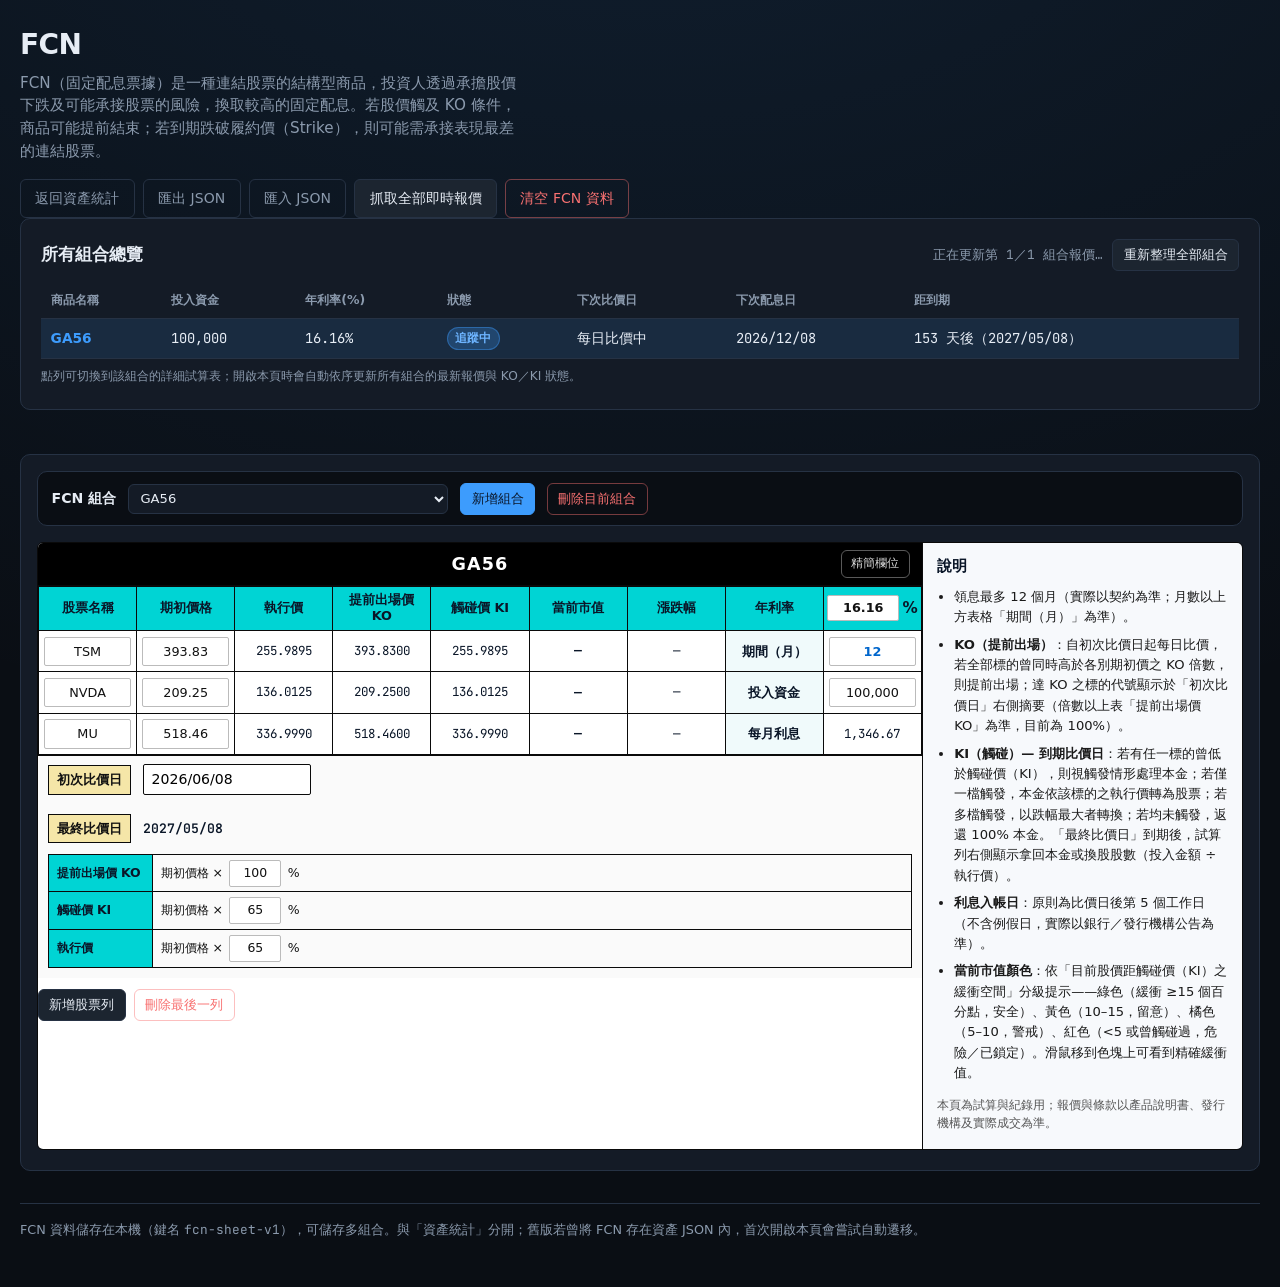
==== commit 04bc7390: "頁面標題改為「FCN」，說明文字改為商品介紹 Co-Authored-By: Claude Sonnet 5 <noreply@anthropic.com>" ====
--- a/fcn.html
+++ b/fcn.html
@@ -3,7 +3,7 @@
 <head>
   <meta charset="UTF-8" />
   <meta name="viewport" content="width=device-width, initial-scale=1.0" />
-  <title>FCN 試算</title>
+  <title>FCN</title>
   <link rel="stylesheet" href="styles.css" />
   <link rel="preconnect" href="https://fonts.googleapis.com" />
   <link rel="preconnect" href="https://fonts.gstatic.com" crossorigin />
@@ -13,8 +13,8 @@
   <div class="app fcn-app-root">
     <header class="header">
       <div class="header-inner">
-        <h1>FCN 試算</h1>
-        <p class="subtitle">當前市值透過 Yahoo Finance 公開資料經第三方讀取服務取得（僅供參考，非即時撮合價）。若比價日已過，開啟或重新抓取時會另以日線收盤比對 KO（假日無交易則取該日之前最近一根；K 線時區與交易所可能與本地曆日差一日）。台股可加後綴 <strong>.TW</strong>（例：2330.TW）。</p>
+        <h1>FCN</h1>
+        <p class="subtitle">FCN（固定配息票據）是一種連結股票的結構型商品，投資人透過承擔股價下跌及可能承接股票的風險，換取較高的固定配息。若股價觸及 KO 條件，商品可能提前結束；若到期跌破履約價（Strike），則可能需承接表現最差的連結股票。</p>
         <div class="header-actions">
           <a class="btn btn-ghost" href="index.html">返回資產統計</a>
           <button type="button" class="btn btn-ghost" id="fcn-btn-export">匯出 JSON</button>
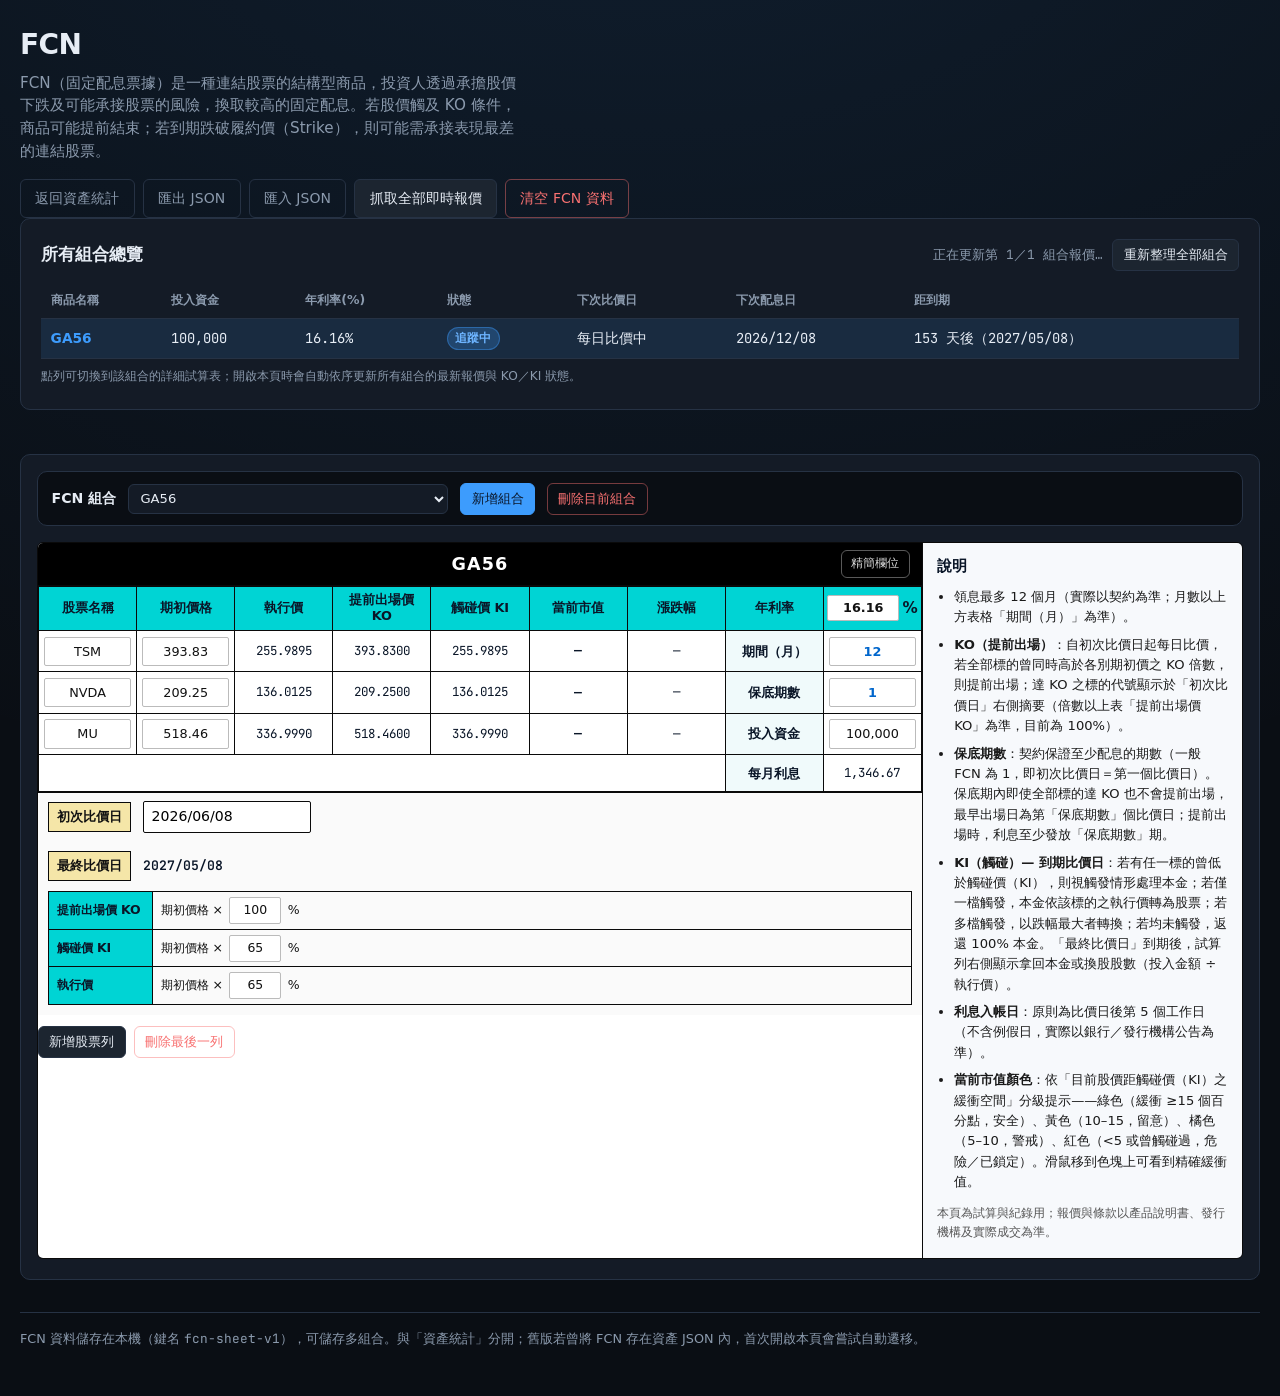
==== commit 05e36d1f: "新增「保底期數」欄位：保底期內 KO 不提前出場，出場利息至少發放保底期數 一般 FCN 保底一個月時初次比價日＝第一個比價日，舊模型可隱含呈現； 保底兩個月以上則無欄位可表達。新增每組合可設定的保底" ====
--- a/fcn.html
+++ b/fcn.html
@@ -152,6 +152,7 @@
             <ul class="fcn-desc-list">
               <li>領息最多 <span id="fcn-desc-period">12</span> 個月（實際以契約為準；月數以上方表格「期間（月）」為準）。</li>
               <li><strong>KO（提前出場）</strong>：自初次比價日起每日比價，若全部標的曾同時高於各別期初價之 KO 倍數，則提前出場；達 KO 之標的代號顯示於「初次比價日」右側摘要（倍數以上表「提前出場價 KO」為準，目前為 <span id="fcn-desc-ko-pct">100</span>%）。</li>
+              <li><strong>保底期數</strong>：契約保證至少配息的期數（一般 FCN 為 1，即初次比價日＝第一個比價日）。保底期內即使全部標的達 KO 也不會提前出場，最早出場日為第「保底期數」個比價日；提前出場時，利息至少發放「保底期數」期。</li>
               <li><strong>KI（觸碰）— 到期比價日</strong>：若有任一標的曾低於觸碰價（KI），則視觸發情形處理本金；若僅一檔觸發，本金依該標的之執行價轉為股票；若多檔觸發，以跌幅最大者轉換；若均未觸發，返還 100% 本金。「最終比價日」到期後，試算列右側顯示拿回本金或換股股數（投入金額 ÷ 執行價）。</li>
               <li><strong>利息入帳日</strong>：原則為比價日後第 5 個工作日（不含例假日，實際以銀行／發行機構公告為準）。</li>
               <li><strong>當前市值顏色</strong>：依「目前股價距觸碰價（KI）之緩衝空間」分級提示——綠色（緩衝 ≥15 個百分點，安全）、黃色（10–15，留意）、橘色（5–10，警戒）、紅色（&lt;5 或曾觸碰過，危險／已鎖定）。滑鼠移到色塊上可看到精確緩衝值。</li>
--- a/styles.css
+++ b/styles.css
@@ -325,6 +325,22 @@
   max-width: 420px;
 }
 
+@media (max-width: 480px) {
+  .category-toolbar {
+    flex-direction: column;
+    align-items: stretch;
+  }
+
+  .category-name {
+    min-width: 0;
+    max-width: 100%;
+  }
+
+  .toolbar-actions {
+    justify-content: flex-end;
+  }
+}
+
 .toolbar-actions {
   display: flex;
   flex-wrap: wrap;
@@ -396,6 +412,35 @@
 .income-table td.col-income-rate .field-rate {
   width: 100%;
   min-width: 0;
+}
+
+/* 細項名稱（第 2 欄）：table-layout:fixed 下若不給寬度，於窄螢幕會被其他固定欄位擠壓成 0
+   （欄位消失、看起來像與幣別欄重疊），故明訂最小寬度 */
+.income-table th:nth-child(2),
+.income-table td:nth-child(2) {
+  width: 7rem;
+  min-width: 7rem;
+  box-sizing: border-box;
+}
+
+/* 淨值／投入單位（第 6、7 欄）：同上，避免被擠壓成 0 */
+.income-table th:nth-child(6),
+.income-table td:nth-child(6),
+.income-table th:nth-child(7),
+.income-table td:nth-child(7) {
+  width: 5.5rem;
+  min-width: 5.5rem;
+  box-sizing: border-box;
+}
+
+/* 年／月收入試算（第 9、10 欄，僅顯示文字）：同上，避免被擠壓成 0 */
+.income-table th:nth-child(9),
+.income-table td:nth-child(9),
+.income-table th:nth-child(10),
+.income-table td:nth-child(10) {
+  width: 4.5rem;
+  min-width: 4.5rem;
+  box-sizing: border-box;
 }
 
 /* 投入資金（第 4 欄）：加寬約 1 個中文字 */
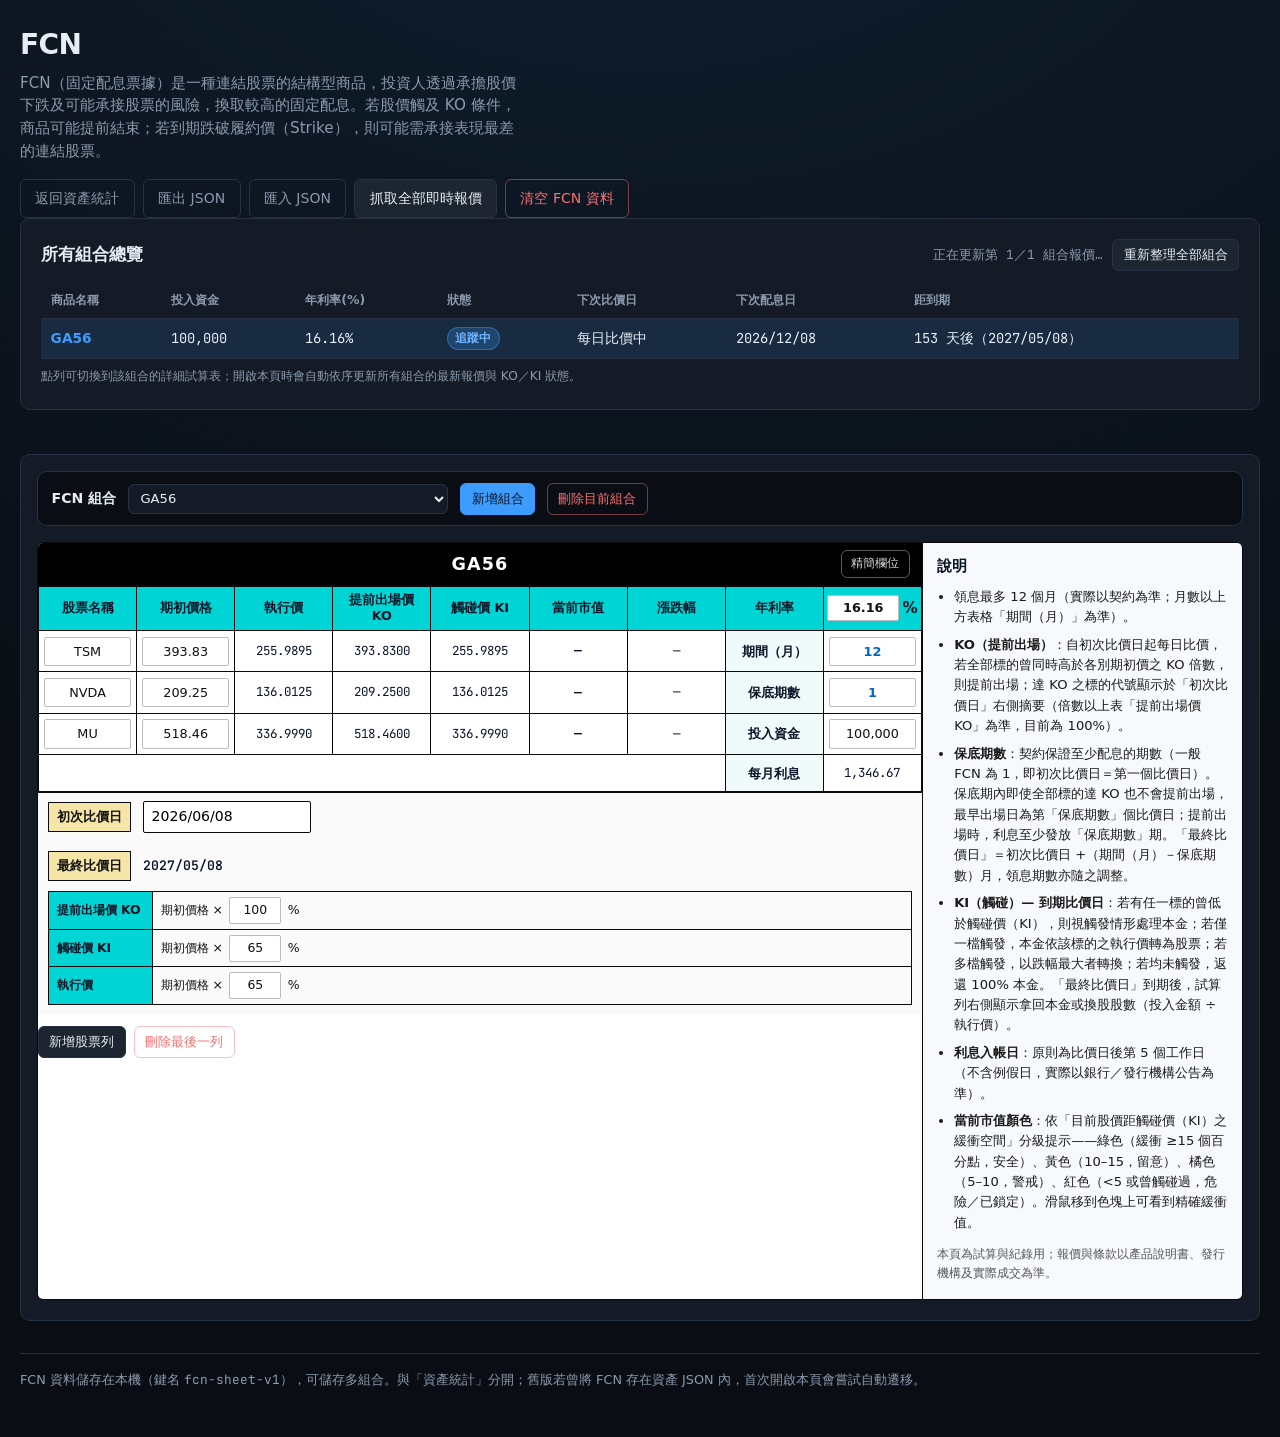
==== commit 8b4e1a26: "最終比價日公式改為初次比價日 +（期間 − 保底期數）月 保底期數延長最早可提前出場的觀察日，也應相應縮短實際領息期數， 否則保底越長、總天期卻不變會失真。同步調整： - 領息最多 N 個月改顯示調整" ====
--- a/fcn.html
+++ b/fcn.html
@@ -152,7 +152,7 @@
             <ul class="fcn-desc-list">
               <li>領息最多 <span id="fcn-desc-period">12</span> 個月（實際以契約為準；月數以上方表格「期間（月）」為準）。</li>
               <li><strong>KO（提前出場）</strong>：自初次比價日起每日比價，若全部標的曾同時高於各別期初價之 KO 倍數，則提前出場；達 KO 之標的代號顯示於「初次比價日」右側摘要（倍數以上表「提前出場價 KO」為準，目前為 <span id="fcn-desc-ko-pct">100</span>%）。</li>
-              <li><strong>保底期數</strong>：契約保證至少配息的期數（一般 FCN 為 1，即初次比價日＝第一個比價日）。保底期內即使全部標的達 KO 也不會提前出場，最早出場日為第「保底期數」個比價日；提前出場時，利息至少發放「保底期數」期。</li>
+              <li><strong>保底期數</strong>：契約保證至少配息的期數（一般 FCN 為 1，即初次比價日＝第一個比價日）。保底期內即使全部標的達 KO 也不會提前出場，最早出場日為第「保底期數」個比價日；提前出場時，利息至少發放「保底期數」期。「最終比價日」＝初次比價日 +（期間（月）－保底期數）月，領息期數亦隨之調整。</li>
               <li><strong>KI（觸碰）— 到期比價日</strong>：若有任一標的曾低於觸碰價（KI），則視觸發情形處理本金；若僅一檔觸發，本金依該標的之執行價轉為股票；若多檔觸發，以跌幅最大者轉換；若均未觸發，返還 100% 本金。「最終比價日」到期後，試算列右側顯示拿回本金或換股股數（投入金額 ÷ 執行價）。</li>
               <li><strong>利息入帳日</strong>：原則為比價日後第 5 個工作日（不含例假日，實際以銀行／發行機構公告為準）。</li>
               <li><strong>當前市值顏色</strong>：依「目前股價距觸碰價（KI）之緩衝空間」分級提示——綠色（緩衝 ≥15 個百分點，安全）、黃色（10–15，留意）、橘色（5–10，警戒）、紅色（&lt;5 或曾觸碰過，危險／已鎖定）。滑鼠移到色塊上可看到精確緩衝值。</li>
